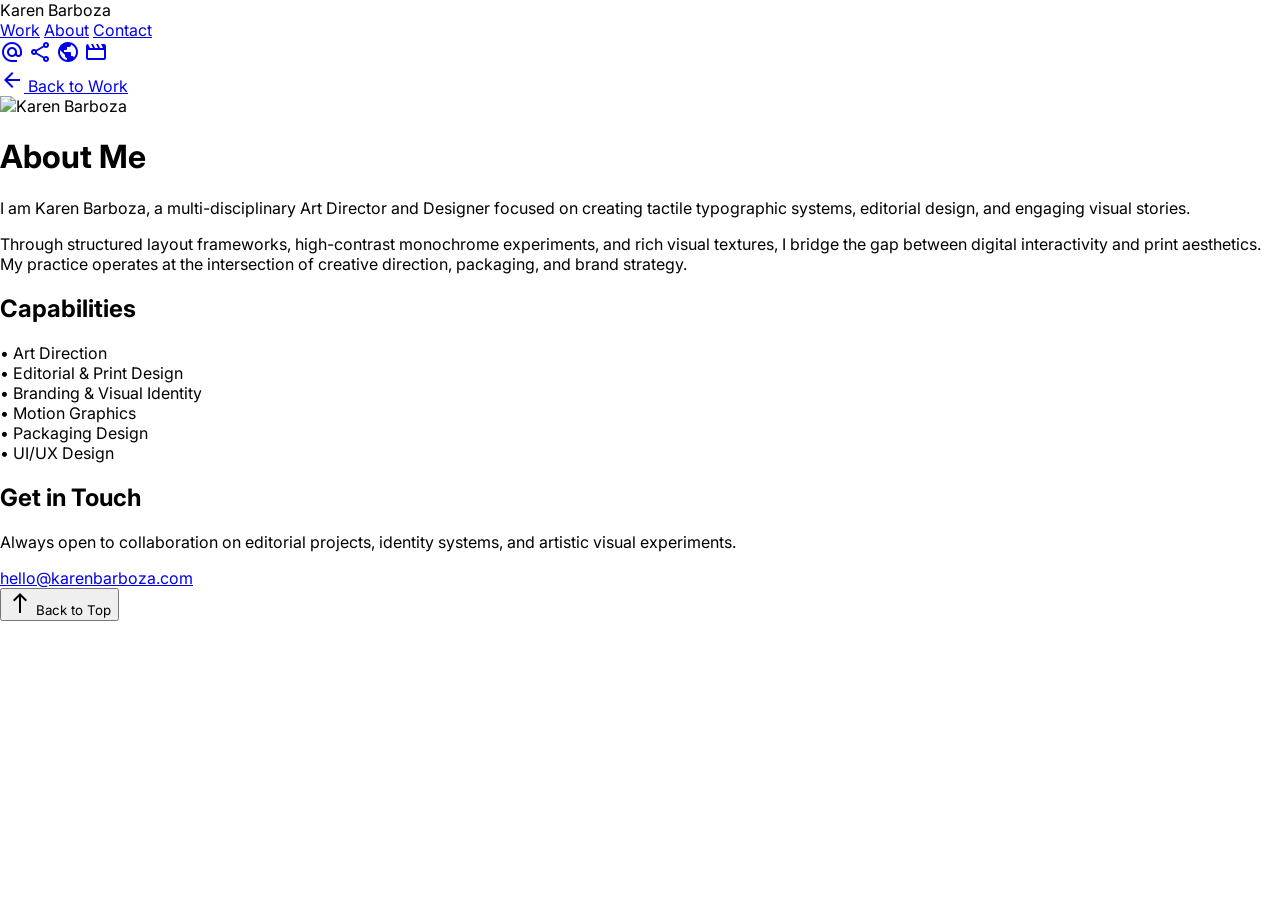
==== about.html @ 88d6863f "se agrega readme" ====
<!DOCTYPE html>
<html lang="en">

<head>
    <meta charset="utf-8" />
    <meta content="width=device-width, initial-scale=1.0" name="viewport" />
    <link rel="stylesheet" href="style.css" />
    <script src="https://cdn.tailwindcss.com"></script>
    <script id="tailwind-config">
        tailwind.config = {
            darkMode: "class",
            theme: {
                extend: {
                    "colors": {
                        "primary-fixed-dim": "#ffb59a",
                        "secondary-fixed": "#e2e2e2",
                        "on-primary-fixed-variant": "#802a00",
                        "inverse-surface": "#e2e2e2",
                        "primary-fixed": "#ffdbce",
                        "on-error-container": "#ffdad6",
                        "on-error": "#690005",
                        "tertiary-fixed": "#e5e2e1",
                        "on-secondary-fixed": "#1a1c1c",
                        "primary-container": "#ff5c00",
                        "on-surface-variant": "#e4beb1",
                        "surface-container-high": "#2a2a2a",
                        "on-tertiary-fixed": "#1c1b1b",
                        "surface-tint": "#ffb59a",
                        "tertiary-fixed-dim": "#c8c6c5",
                        "surface-bright": "#393939",
                        "on-primary": "#5a1b00",
                        "on-tertiary": "#313030",
                        "secondary-container": "#454747",
                        "surface-dim": "#131313",
                        "surface-container": "#1f1f1f",
                        "on-background": "#e2e2e2",
                        "inverse-on-surface": "#303030",
                        "surface-container-low": "#1b1b1b",
                        "outline-variant": "#5b4137",
                        "surface-container-highest": "#353535",
                        "surface": "#131313",
                        "on-secondary-container": "#b4b5b5",
                        "error": "#ffb4ab",
                        "on-surface": "#e2e2e2",
                        "on-tertiary-fixed-variant": "#474746",
                        "inverse-primary": "#a73a00",
                        "on-primary-fixed": "#370e00",
                        "on-tertiary-container": "#2c2b2b",
                        "outline": "#ab897d",
                        "on-primary-container": "#521800",
                        "tertiary": "#c8c6c5",
                        "background": "#131313",
                        "secondary": "#c6c6c7",
                        "on-secondary-fixed-variant": "#454747",
                        "error-container": "#93000a",
                        "surface-variant": "#353535",
                        "primary": "#ffb59a",
                        "secondary-fixed-dim": "#c6c6c7",
                        "on-secondary": "#2f3131",
                        "tertiary-container": "#949292",
                        "surface-container-lowest": "#0e0e0e"
                    },
                    "borderRadius": {
                        "DEFAULT": "0.25rem",
                        "lg": "0.5rem",
                        "xl": "0.75rem",
                        "full": "9999px"
                    },
                    "spacing": {
                        "container-max": "1440px",
                        "margin-mobile": "1.5rem",
                        "gutter": "2rem",
                        "unit-xl": "8rem",
                        "unit-md": "2rem",
                        "unit-lg": "4rem",
                        "unit-sm": "1rem",
                        "margin-desktop": "4rem",
                        "unit-xs": "0.5rem"
                    },
                    "fontFamily": {
                        "headline-lg": ["'Inter'"],
                        "headline-md": ["'Inter'"],
                        "display": ["'Inter'"],
                        "body-md": ["'Inter'"],
                        "body-lg": ["'Inter'"],
                        "label-sm": ["'Inter'"],
                        "headline-lg-mobile": ["'Inter'"]
                    },
                    "fontSize": {
                        "headline-lg": ["48px", {
                            "lineHeight": "1.2",
                            "letterSpacing": "-0.02em",
                            "fontWeight": "700"
                        }],
                        "headline-md": ["24px", {
                            "lineHeight": "1.3",
                            "letterSpacing": "-0.01em",
                            "fontWeight": "600"
                        }],
                        "display": ["72px", {
                            "lineHeight": "1.1",
                            "letterSpacing": "-0.04em",
                            "fontWeight": "800"
                        }],
                        "body-md": ["16px", {
                            "lineHeight": "1.6",
                            "letterSpacing": "0",
                            "fontWeight": "400"
                        }],
                        "body-lg": ["18px", {
                            "lineHeight": "1.6",
                            "letterSpacing": "0",
                            "fontWeight": "400"
                        }],
                        "label-sm": ["12px", {
                            "lineHeight": "1.2",
                            "letterSpacing": "0.05em",
                            "fontWeight": "500"
                        }],
                        "headline-lg-mobile": ["32px", {
                            "lineHeight": "1.2",
                            "letterSpacing": "-0.02em",
                            "fontWeight": "700"
                        }]
                    }
                }
            }
        }
    </script>
    <link href="https://fonts.googleapis.com/css2?family=Material+Symbols+Outlined:wght,FILL@100..700,0..1&amp;display=swap" rel="stylesheet" />
    <link href="https://fonts.googleapis.com/css2?family=Inter:wght@100..900&amp;display=swap" rel="stylesheet" />
</head>

<body class="bg-surface font-body-md text-on-surface">
    <header class="fixed top-0 left-0 right-0 h-20 bg-surface-container-lowest z-50 flex items-center justify-between px-unit-md border-b border-surface-container-highest">
        <div class="flex items-center gap-unit-md">
            <span class="font-display text-headline-md tracking-tighter text-primary uppercase">Karen Barboza</span>
        </div>
        <nav class="flex flex-row gap-unit-md font-label-sm items-center">
            <a class="font-label-sm text-label-sm text-on-surface-variant hover:text-primary transition-all uppercase tracking-widest cursor-pointer" data-path="work" href="index.html">Work</a>
            <a class="font-label-sm transition-all uppercase tracking-widest text-primary-container underline underline-offset-8 cursor-pointer" data-path="about" href="about.html">About</a>
            <a class="font-label-sm text-label-sm text-on-surface-variant hover:text-primary transition-all uppercase tracking-widest cursor-pointer" data-path="contact" href="contact.html">Contact</a>
        </nav>
        <div class="flex gap-unit-sm text-on-surface-variant items-center">
            <a class="hover:text-primary transition-colors" href="#"><span class="material-symbols-outlined text-[20px]">alternate_email</span></a>
            <a class="hover:text-primary transition-colors" href="#"><span class="material-symbols-outlined text-[20px]">share</span></a>
            <a class="hover:text-primary transition-colors" href="#"><span class="material-symbols-outlined text-[20px]">public</span></a>
            <a class="hover:text-primary transition-colors" href="#"><span class="material-symbols-outlined text-[20px]">movie</span></a>
        </div>
    </header>

    <div class="w-full pt-20">
        <!-- Sub-header back button -->
        <div class="sticky top-20 bg-surface-container-lowest/80 backdrop-blur-md z-40 border-b border-surface-container-highest py-4 px-unit-md">
            <a href="index.html" class="flex items-center gap-unit-xs text-label-sm font-label-sm hover:text-primary transition-colors uppercase tracking-widest text-on-surface-variant">
                <span class="material-symbols-outlined text-[16px]">arrow_back</span> Back to Work
            </a>
        </div>

        <main class="relative bg-surface w-full min-h-screen flex flex-col justify-between p-unit-lg max-w-6xl mx-auto space-y-unit-lg">
            <div class="grid grid-cols-1 md:grid-cols-12 gap-12 pt-8">
                <!-- Left: Portrait Image (Existing Project Image used as visual accent) -->
                <div class="md:col-span-5">
                    <div class="border border-surface-container-highest overflow-hidden aspect-[4/5] bg-surface-container">
                        <img id="about-image" alt="Karen Barboza" class="w-full h-full object-cover transition-transform duration-700 hover:scale-105" src="https://lh3.googleusercontent.com/aida/[base64]" />
                    </div>
                </div>

                <!-- Right: Bio and Information -->
                <div class="md:col-span-7 space-y-8 text-on-surface-variant">
                    <div class="space-y-4">
                        <h1 class="font-display text-display text-primary uppercase tracking-tight leading-none text-4xl md:text-6xl">About Me</h1>
                        <p class="font-body-lg text-lg md:text-xl text-on-surface">
                            I am Karen Barboza, a multi-disciplinary Art Director and Designer focused on creating tactile typographic systems, editorial design, and engaging visual stories.
                        </p>
                    </div>

                    <div class="prose prose-invert">
                        <p class="font-body-md text-base leading-relaxed">
                            Through structured layout frameworks, high-contrast monochrome experiments, and rich visual textures, I bridge the gap between digital interactivity and print aesthetics. My practice operates at the intersection of creative direction, packaging, and brand strategy.
                        </p>
                    </div>

                    <!-- Services & Core Capabilities -->
                    <div class="space-y-4 pt-6 border-t border-surface-container-highest">
                        <h2 class="font-headline-md text-headline-md text-primary uppercase tracking-tight text-lg">Capabilities</h2>
                        <div class="grid grid-cols-2 gap-4 text-sm font-label-sm uppercase tracking-wider">
                            <div>• Art Direction</div>
                            <div>• Editorial & Print Design</div>
                            <div>• Branding & Visual Identity</div>
                            <div>• Motion Graphics</div>
                            <div>• Packaging Design</div>
                            <div>• UI/UX Design</div>
                        </div>
                    </div>

                    <!-- Contact Details -->
                    <div class="space-y-4 pt-6 border-t border-surface-container-highest">
                        <h2 class="font-headline-md text-headline-md text-primary uppercase tracking-tight text-lg">Get in Touch</h2>
                        <p class="font-body-md text-base">
                            Always open to collaboration on editorial projects, identity systems, and artistic visual experiments.
                        </p>
                        <a href="mailto:hello@karenbarboza.com" class="inline-block font-label-sm uppercase tracking-widest text-primary-container hover:text-primary underline underline-offset-8 transition-colors">
                            hello@karenbarboza.com
                        </a>
                    </div>
                </div>
            </div>

            <!-- Back to Top Button -->
            <div class="flex justify-center py-unit-md border-t border-surface-container-highest w-full pt-12">
                <button class="flex items-center gap-unit-xs font-label-sm text-label-sm text-on-tertiary-fixed-variant hover:text-on-surface transition-colors uppercase tracking-tighter" onclick="window.scrollTo({top:0, behavior:'smooth'})">
                    <span class="material-symbols-outlined text-[16px]">north</span> Back to Top
                </button>
            </div>
        </main>
    </div>
</body>

</html>
---- style.css ----
@layer base {
    html,
    body {
        margin: 0;
        padding: 0;
    }

    body {
        font-family: 'Inter', sans-serif;
        overscroll-behavior: none;
    }

    *:not([class*="material-symbols"]) {
        font-family: 'Inter', sans-serif !important;
    }

    main>:first-child {
        margin-top: 0 !important;
    }

    main>:last-child {
        margin-bottom: 0 !important;
    }
}

::-webkit-scrollbar {
    display: none;
}
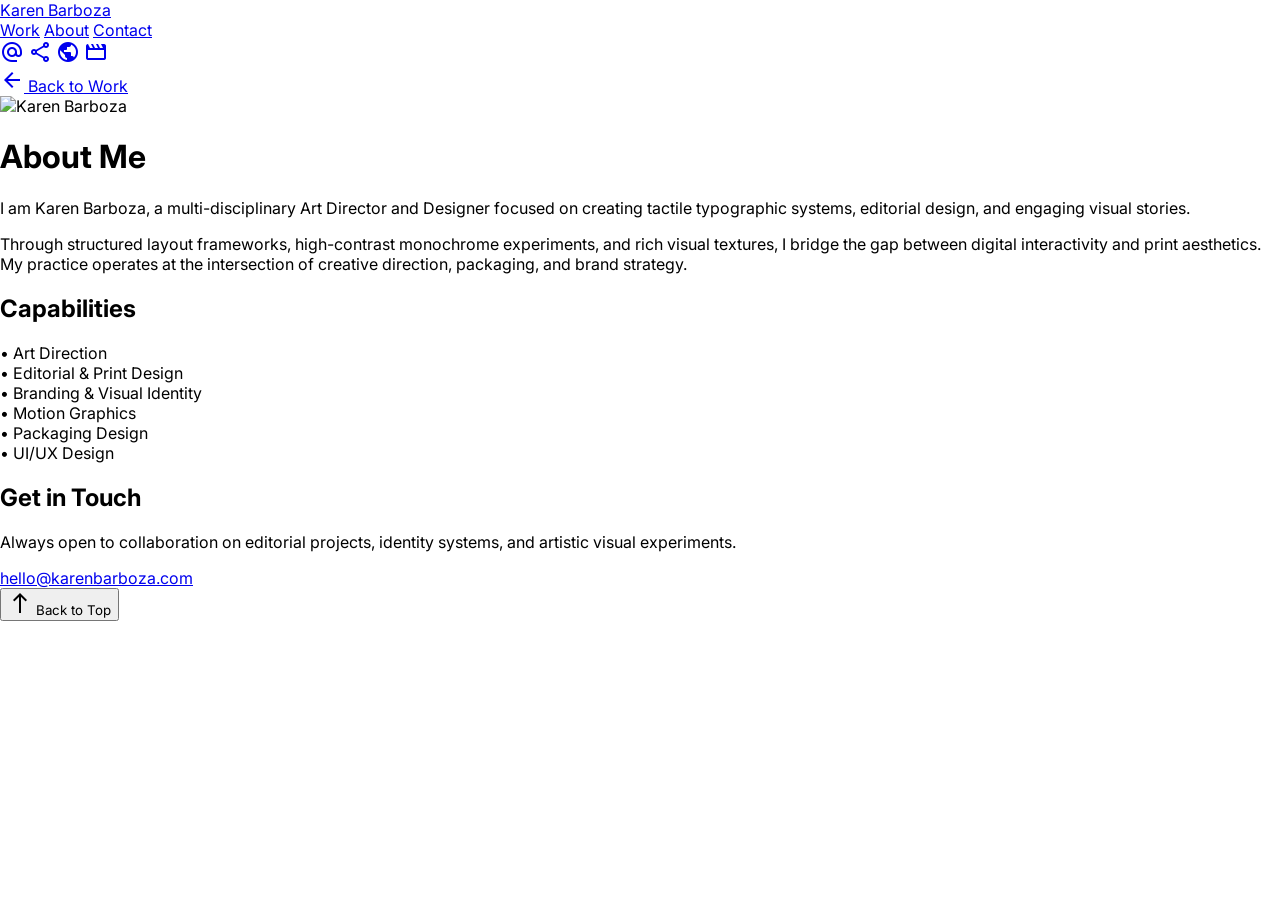
==== commit 4bf15648: "responsive" ====
--- a/about.html
+++ b/about.html
@@ -132,16 +132,16 @@
 </head>
 
 <body class="bg-surface font-body-md text-on-surface">
-    <header class="fixed top-0 left-0 right-0 h-20 bg-surface-container-lowest z-50 flex items-center justify-between px-unit-md border-b border-surface-container-highest">
+    <header class="fixed top-0 left-0 right-0 h-20 bg-surface-container-lowest z-50 flex items-center justify-between px-4 sm:px-unit-md border-b border-surface-container-highest">
         <div class="flex items-center gap-unit-md">
-            <span class="font-display text-headline-md tracking-tighter text-primary uppercase">Karen Barboza</span>
+            <a href="index.html" class="font-display text-lg sm:text-headline-md tracking-tighter text-primary uppercase">Karen Barboza</a>
         </div>
-        <nav class="flex flex-row gap-unit-md font-label-sm items-center">
-            <a class="font-label-sm text-label-sm text-on-surface-variant hover:text-primary transition-all uppercase tracking-widest cursor-pointer" data-path="work" href="index.html">Work</a>
+        <nav class="flex flex-row gap-3 sm:gap-unit-md font-label-sm items-center text-xs sm:text-label-sm">
+            <a class="font-label-sm text-on-surface-variant hover:text-primary transition-all uppercase tracking-widest cursor-pointer" data-path="work" href="index.html">Work</a>
             <a class="font-label-sm transition-all uppercase tracking-widest text-primary-container underline underline-offset-8 cursor-pointer" data-path="about" href="about.html">About</a>
-            <a class="font-label-sm text-label-sm text-on-surface-variant hover:text-primary transition-all uppercase tracking-widest cursor-pointer" data-path="contact" href="contact.html">Contact</a>
+            <a class="font-label-sm text-on-surface-variant hover:text-primary transition-all uppercase tracking-widest cursor-pointer" data-path="contact" href="contact.html">Contact</a>
         </nav>
-        <div class="flex gap-unit-sm text-on-surface-variant items-center">
+        <div class="hidden md:flex gap-unit-sm text-on-surface-variant items-center">
             <a class="hover:text-primary transition-colors" href="#"><span class="material-symbols-outlined text-[20px]">alternate_email</span></a>
             <a class="hover:text-primary transition-colors" href="#"><span class="material-symbols-outlined text-[20px]">share</span></a>
             <a class="hover:text-primary transition-colors" href="#"><span class="material-symbols-outlined text-[20px]">public</span></a>
@@ -151,13 +151,13 @@
 
     <div class="w-full pt-20">
         <!-- Sub-header back button -->
-        <div class="sticky top-20 bg-surface-container-lowest/80 backdrop-blur-md z-40 border-b border-surface-container-highest py-4 px-unit-md">
+        <div class="sticky top-20 bg-surface-container-lowest/80 backdrop-blur-md z-40 border-b border-surface-container-highest py-4 px-6 md:px-unit-md">
             <a href="index.html" class="flex items-center gap-unit-xs text-label-sm font-label-sm hover:text-primary transition-colors uppercase tracking-widest text-on-surface-variant">
                 <span class="material-symbols-outlined text-[16px]">arrow_back</span> Back to Work
             </a>
         </div>
 
-        <main class="relative bg-surface w-full min-h-screen flex flex-col justify-between p-unit-lg max-w-6xl mx-auto space-y-unit-lg">
+        <main class="relative bg-surface w-full min-h-screen flex flex-col justify-between p-6 md:p-unit-md lg:p-unit-lg max-w-6xl mx-auto space-y-unit-lg">
             <div class="grid grid-cols-1 md:grid-cols-12 gap-12 pt-8">
                 <!-- Left: Portrait Image (Existing Project Image used as visual accent) -->
                 <div class="md:col-span-5">
@@ -169,7 +169,7 @@
                 <!-- Right: Bio and Information -->
                 <div class="md:col-span-7 space-y-8 text-on-surface-variant">
                     <div class="space-y-4">
-                        <h1 class="font-display text-display text-primary uppercase tracking-tight leading-none text-4xl md:text-6xl">About Me</h1>
+                        <h1 class="font-display text-4xl sm:text-5xl md:text-display text-primary uppercase tracking-tight leading-none">About Me</h1>
                         <p class="font-body-lg text-lg md:text-xl text-on-surface">
                             I am Karen Barboza, a multi-disciplinary Art Director and Designer focused on creating tactile typographic systems, editorial design, and engaging visual stories.
                         </p>
@@ -184,7 +184,7 @@
                     <!-- Services & Core Capabilities -->
                     <div class="space-y-4 pt-6 border-t border-surface-container-highest">
                         <h2 class="font-headline-md text-headline-md text-primary uppercase tracking-tight text-lg">Capabilities</h2>
-                        <div class="grid grid-cols-2 gap-4 text-sm font-label-sm uppercase tracking-wider">
+                        <div class="grid grid-cols-1 sm:grid-cols-2 gap-4 text-sm font-label-sm uppercase tracking-wider">
                             <div>• Art Direction</div>
                             <div>• Editorial & Print Design</div>
                             <div>• Branding & Visual Identity</div>
@@ -215,6 +215,7 @@
             </div>
         </main>
     </div>
+    <script src="main.js"></script>
 </body>
 
 </html>
--- a/style.css
+++ b/style.css
@@ -26,3 +26,5 @@
 ::-webkit-scrollbar {
     display: none;
 }
+
+
